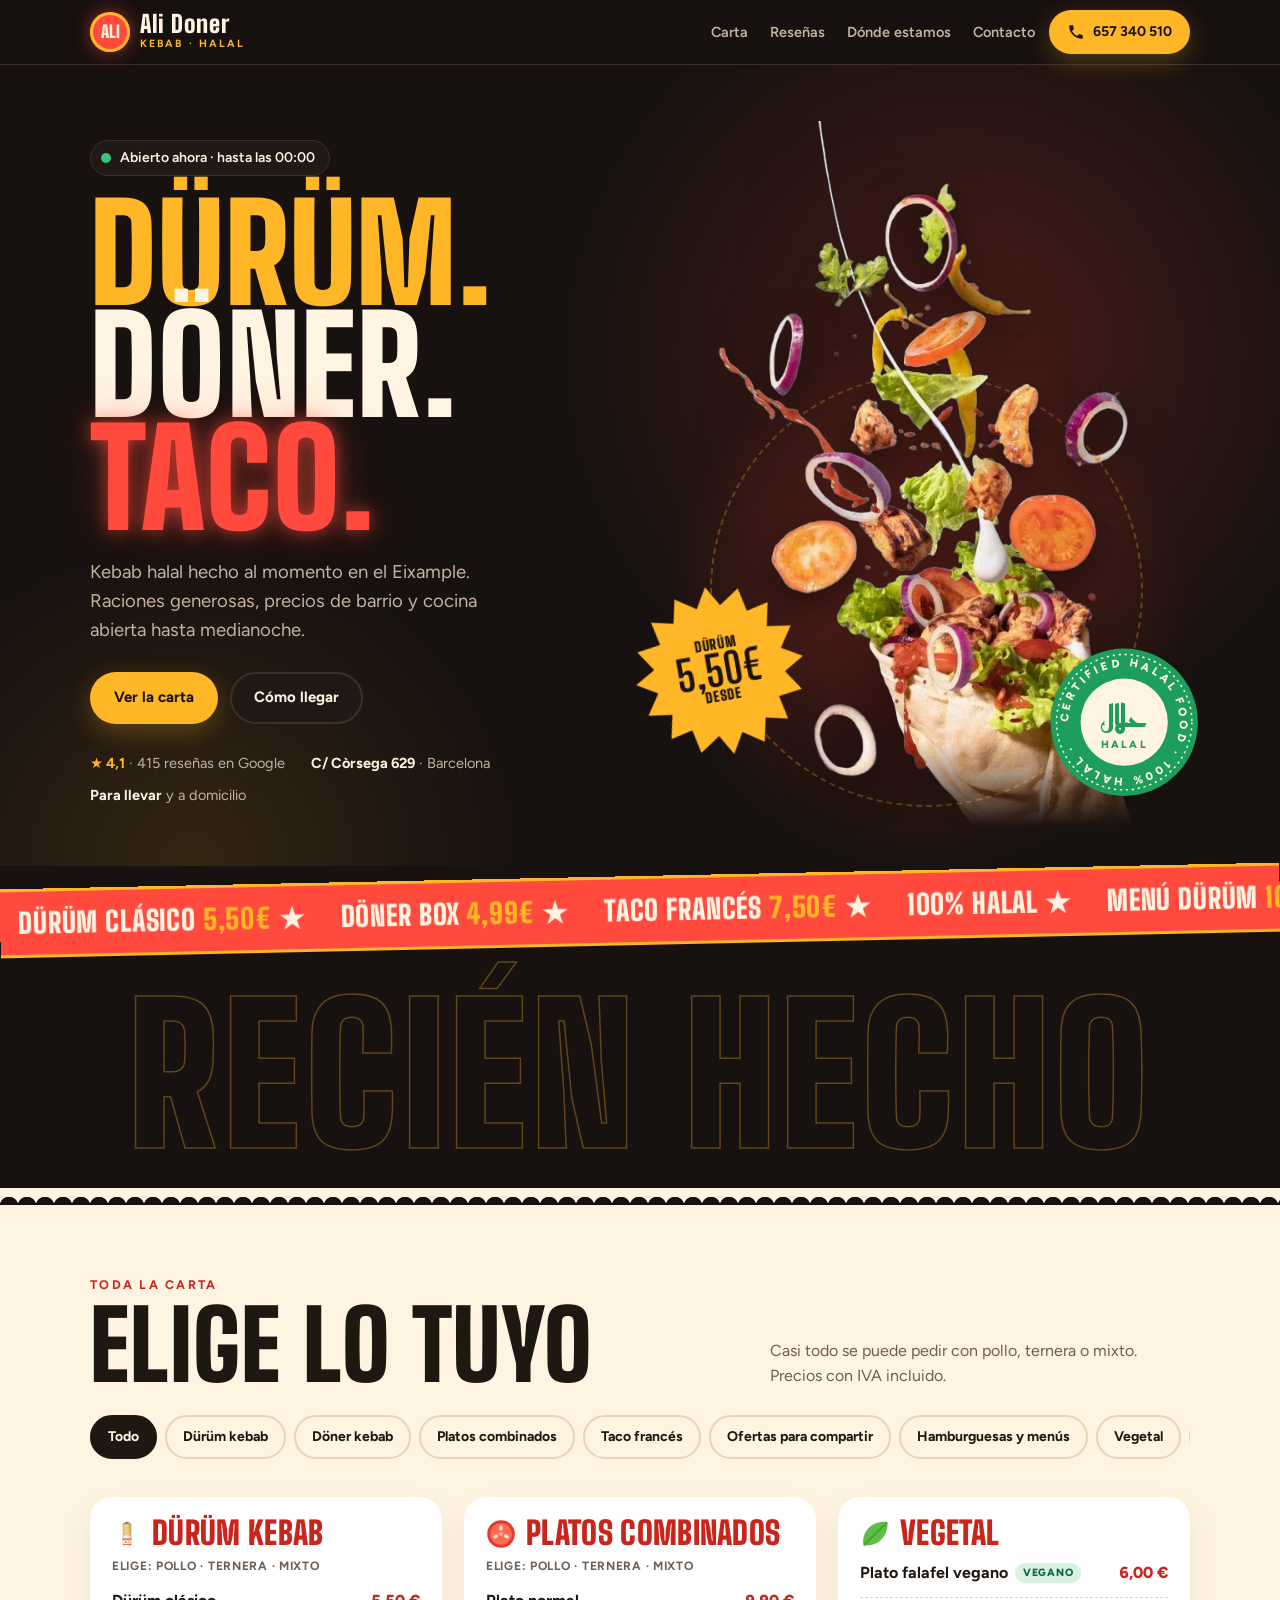
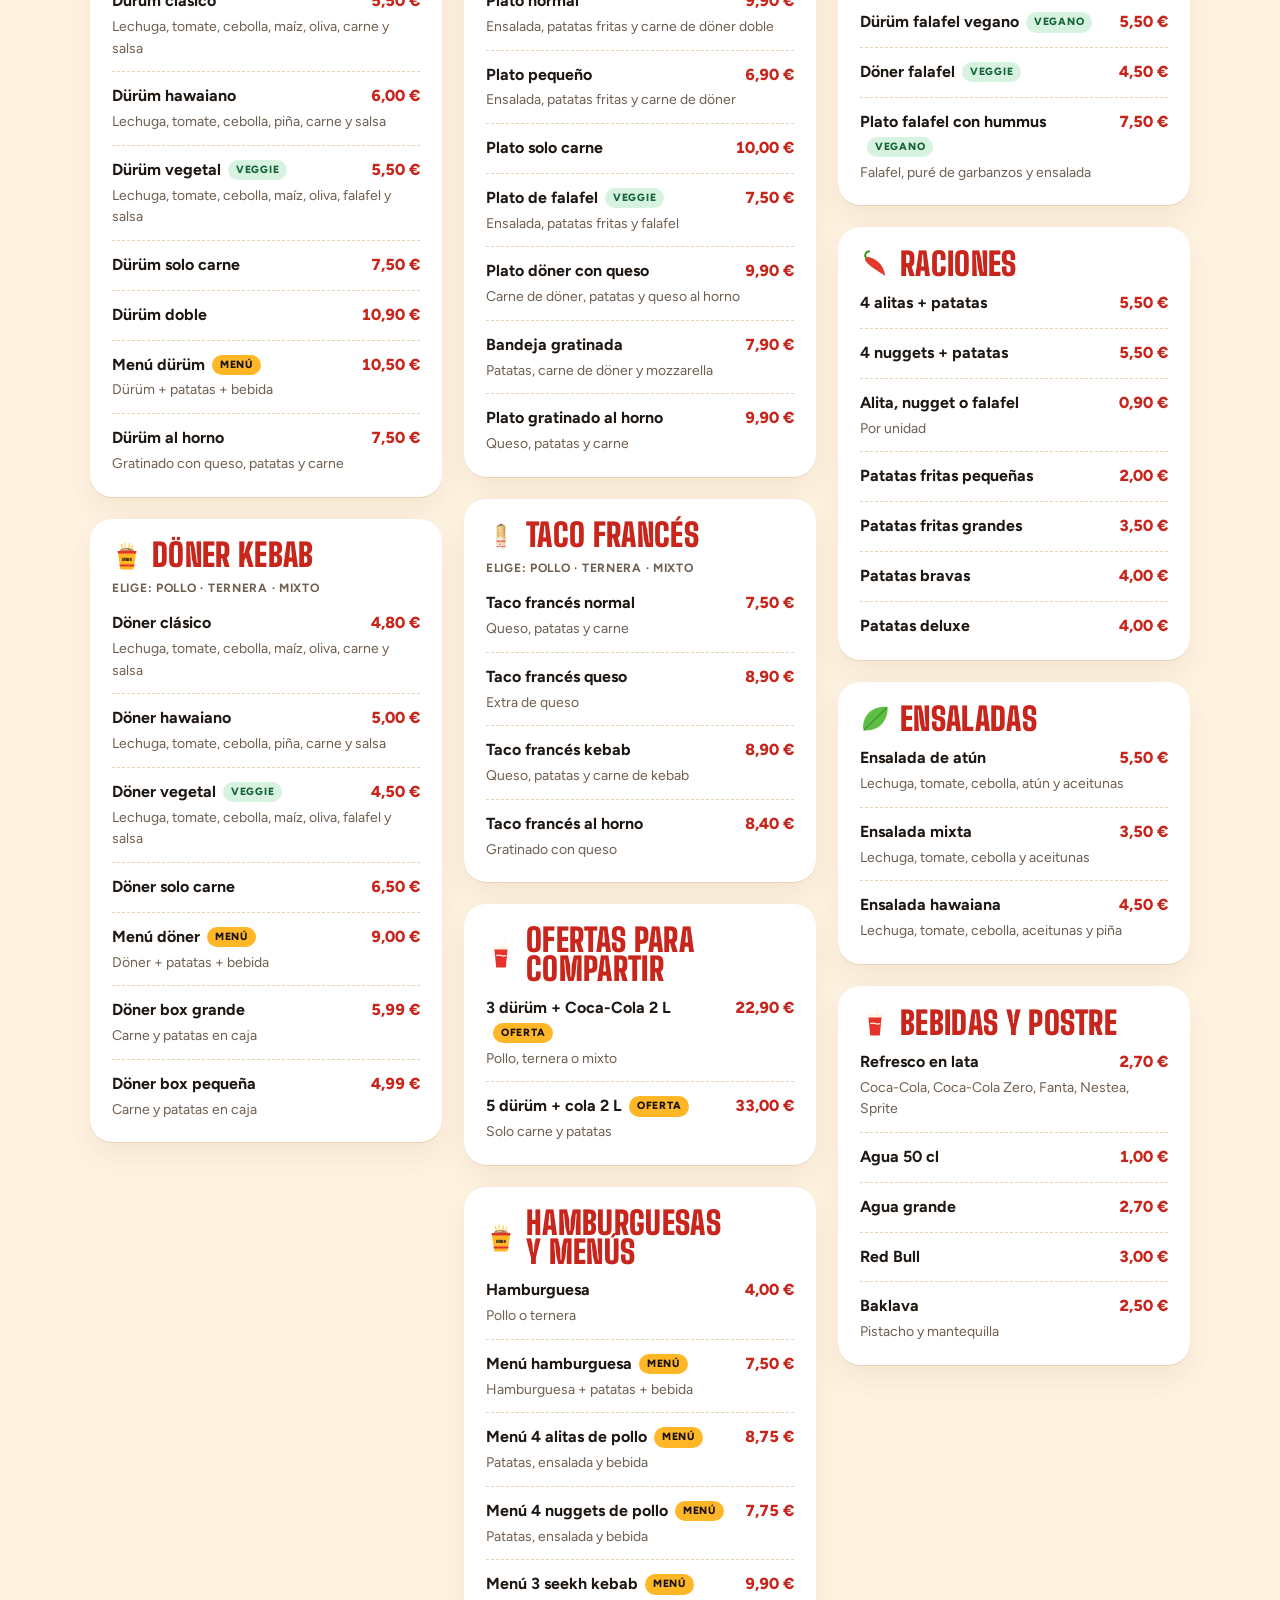
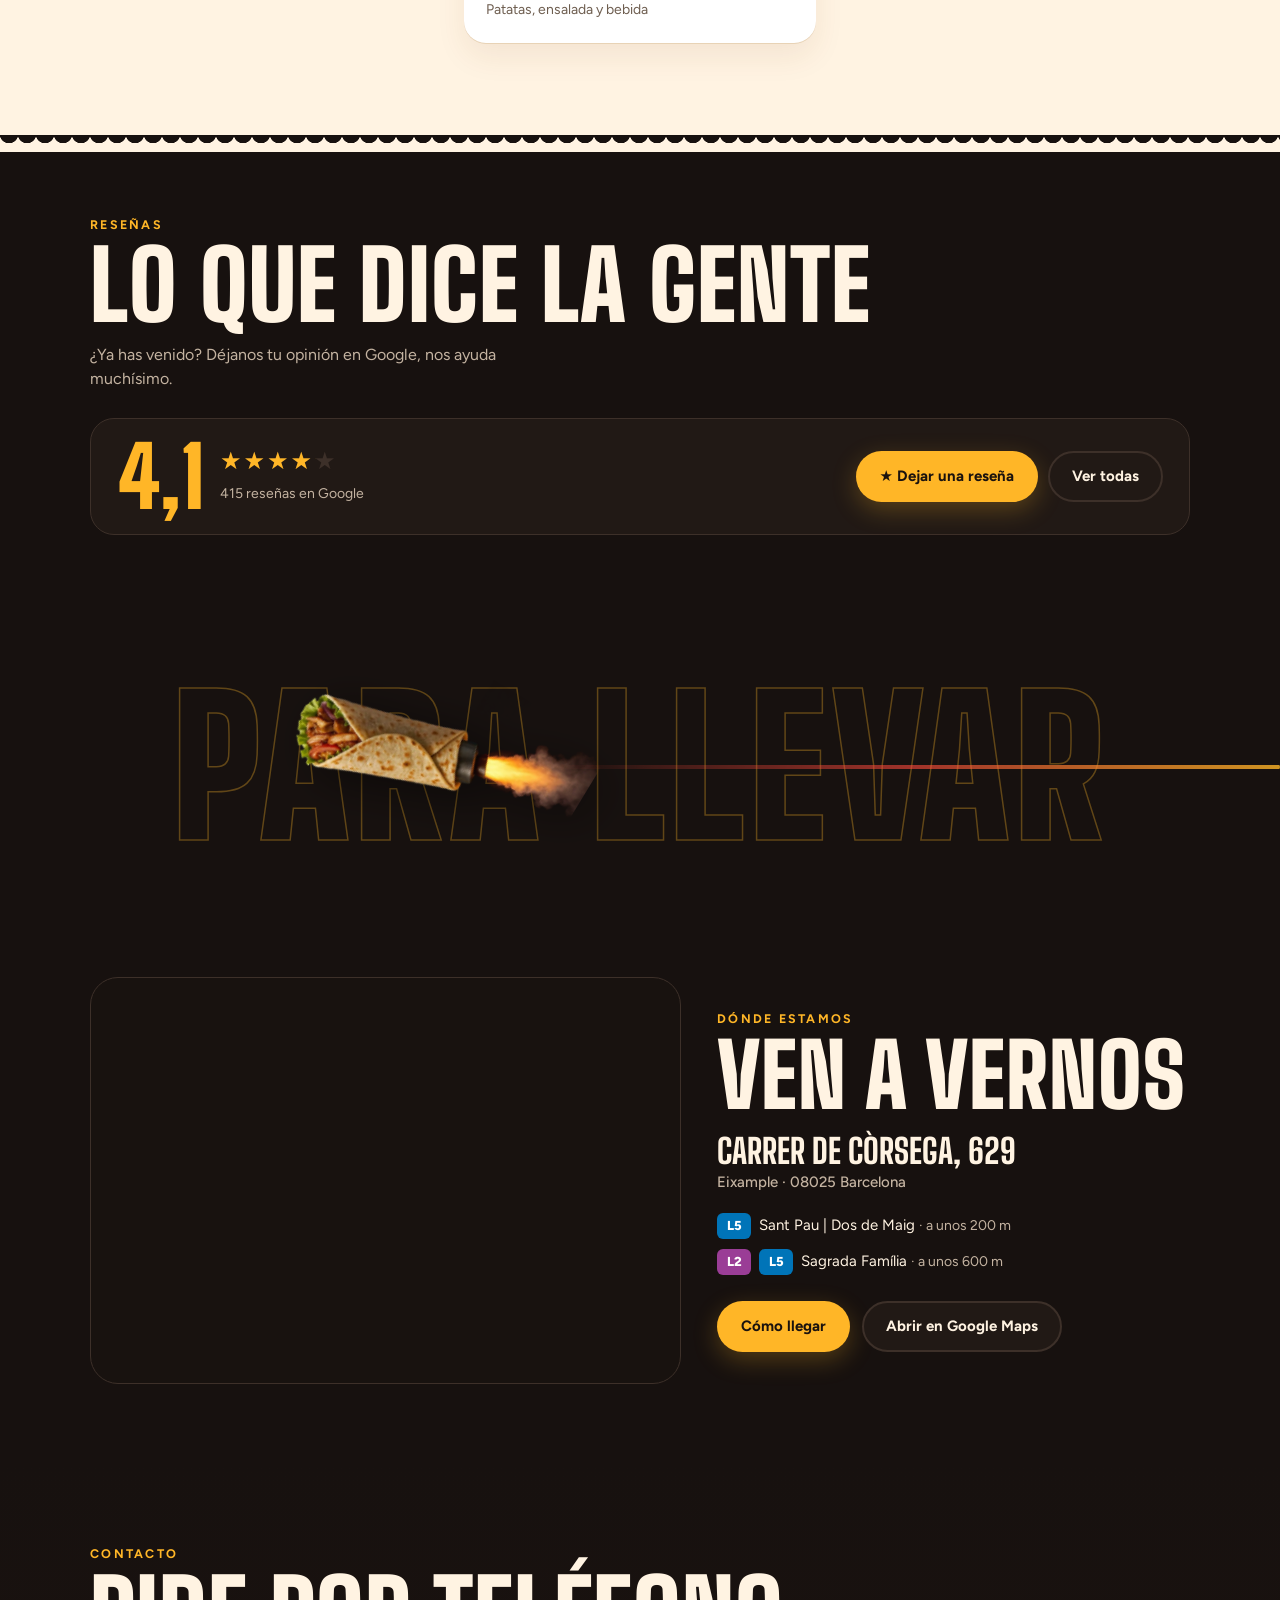
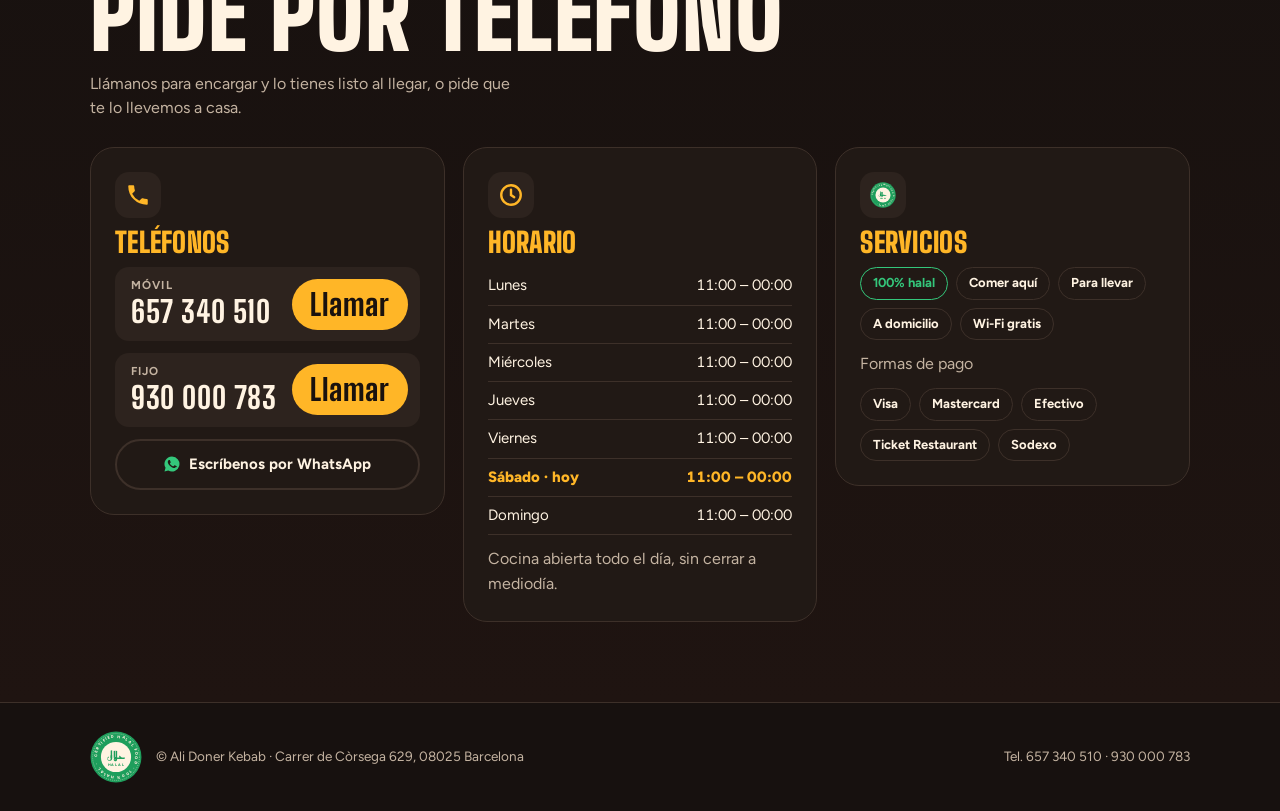
==== index.html @ c69b8d18 "Add files via upload" ====
<!doctype html>
<html lang="es">
<head>
<meta charset="utf-8">
<meta name="viewport" content="width=device-width, initial-scale=1, viewport-fit=cover">
<title>Ali Doner Kebab</title>
<meta name="description" content="Kebab halal en el Eixample de Barcelona. Dürüm, döner, platos combinados y taco francés. Carrer de Còrsega 629. Abierto todos los días.">
<link rel="preconnect" href="https://fonts.googleapis.com">
<link rel="preconnect" href="https://fonts.gstatic.com" crossorigin>
<link href="https://fonts.googleapis.com/css2?family=Big+Shoulders+Display:wght@700;800;900&family=Figtree:wght@400;500;600;700;800&family=Reem+Kufi:wght@700&display=swap" rel="stylesheet">
<meta name="theme-color" content="#17110f">
<link rel="icon" href="icon-192-any.png">
<link rel="apple-touch-icon" href="apple-touch-icon.png">
<link rel="stylesheet" href="css/styles.css">
</head>
<body>
<!-- ===== Dibujos: dürüm, döner box, ingredientes y sello halal ===== -->
<svg width="0" height="0" style="position:absolute" aria-hidden="true">
  <defs>
    <linearGradient id="tort" x1="0" x2="1">
      <stop offset="0" stop-color="#e2ad62"/><stop offset=".35" stop-color="#f8dca3"/><stop offset=".7" stop-color="#f0c57e"/><stop offset="1" stop-color="#c98e45"/>
    </linearGradient>
    <linearGradient id="paperg" x1="0" x2="1">
      <stop offset="0" stop-color="#e9dcc6"/><stop offset=".4" stop-color="#fffaf0"/><stop offset="1" stop-color="#d9c8ad"/>
    </linearGradient>
    <clipPath id="tclip"><path d="M44 104 Q44 86 64 84 L156 84 Q176 86 176 104 L172 400 Q110 428 48 400 Z"/></clipPath>
    <clipPath id="pclip"><path d="M38 262 L58 250 L78 264 L98 250 L118 264 L138 250 L158 264 L182 252 L178 410 Q110 446 42 410 Z"/></clipPath>
  </defs>
  <symbol id="durum" viewBox="0 0 220 460">
    <ellipse cx="110" cy="92" rx="66" ry="20" fill="#4a2414"/>
    <path d="M52 92 C44 70 66 62 70 76 C70 52 96 52 96 70 C100 46 128 50 124 70 C134 50 160 58 150 78 C170 66 178 88 166 96 Z" fill="#5fbf45"/>
    <path d="M60 86 C58 72 72 70 76 80 C80 66 98 68 96 80" fill="none" stroke="#3e9a2e" stroke-width="3" stroke-linecap="round"/>
    <rect x="74" y="58" width="44" height="16" rx="7" fill="#9a5226" transform="rotate(-18 96 66)"/>
    <rect x="104" y="52" width="40" height="15" rx="7" fill="#b8692f" transform="rotate(14 124 60)"/>
    <rect x="88" y="44" width="34" height="13" rx="6" fill="#7e3f1c" transform="rotate(-6 105 50)"/>
    <circle cx="70" cy="70" r="14" fill="#e33a2c"/><circle cx="70" cy="70" r="9" fill="#ff7a61"/><circle cx="70" cy="70" r="3" fill="#ffd1c4"/>
    <circle cx="150" cy="70" r="13" fill="#e33a2c"/><circle cx="150" cy="70" r="8" fill="#ff7a61"/>
    <path d="M118 78 a16 12 0 1 1 26 -8" fill="none" stroke="#a24fbf" stroke-width="5" stroke-linecap="round"/>
    <path d="M60 84 C76 70 86 92 100 78 S128 88 140 74 S160 86 164 80" fill="none" stroke="#fffaf0" stroke-width="6" stroke-linecap="round"/>
    <path d="M44 104 Q44 86 64 84 L156 84 Q176 86 176 104 L172 400 Q110 428 48 400 Z" fill="url(#tort)"/>
    <g clip-path="url(#tclip)" stroke="#9a5a26" stroke-width="7" stroke-linecap="round" opacity=".42">
      <path d="M20 160 L200 110"/><path d="M20 200 L200 150"/><path d="M20 240 L200 190"/>
    </g>
    <path d="M46 150 C90 170 130 200 174 252 L174 236 C134 188 92 160 46 136 Z" fill="#fbe3b2" opacity=".55"/>
    <path d="M46 150 C90 170 130 200 174 252" fill="none" stroke="#c88a45" stroke-width="3"/>
    <path d="M38 262 L58 250 L78 264 L98 250 L118 264 L138 250 L158 264 L182 252 L178 410 Q110 446 42 410 Z" fill="url(#paperg)"/>
    <g clip-path="url(#pclip)">
      <rect x="0" y="300" width="220" height="16" fill="#e5322a"/>
      <rect x="0" y="322" width="220" height="5" fill="#ffb627"/>
      <rect x="0" y="384" width="220" height="10" fill="#e5322a"/>
    </g>
    <text x="110" y="366" text-anchor="middle" font-family="Big Shoulders Display, Impact, sans-serif" font-weight="900" font-size="34" fill="#e5322a" letter-spacing="2">ALI</text>
  </symbol>

  <symbol id="box" viewBox="0 0 200 230">
    <rect x="58" y="22" width="10" height="56" rx="3" fill="#ffcf4d" transform="rotate(-14 63 50)"/>
    <rect x="80" y="10" width="10" height="64" rx="3" fill="#ffd866" transform="rotate(-4 85 42)"/>
    <rect x="110" y="16" width="10" height="60" rx="3" fill="#ffcf4d" transform="rotate(9 115 46)"/>
    <rect x="132" y="26" width="10" height="52" rx="3" fill="#ffd866" transform="rotate(18 137 52)"/>
    <path d="M44 74 C60 50 90 62 100 56 C116 48 142 58 156 74 Z" fill="#9a5226"/>
    <path d="M60 70 C76 60 96 72 110 62 C122 56 138 64 146 72" fill="none" stroke="#fffaf0" stroke-width="5" stroke-linecap="round"/>
    <path d="M28 76 L172 76 L150 218 L50 218 Z" fill="#ffb627"/>
    <path d="M28 76 L172 76 L169 96 L31 96 Z" fill="#e5322a"/>
    <path d="M42 180 L158 180 L155 196 L45 196 Z" fill="#e5322a"/>
    <text x="100" y="152" text-anchor="middle" font-family="Big Shoulders Display, Impact, sans-serif" font-weight="900" font-size="30" fill="#1a120e" letter-spacing="1">DÖNER</text>
  </symbol>

  <symbol id="tomato" viewBox="0 0 100 100"><circle cx="50" cy="50" r="46" fill="#e33a2c"/><circle cx="50" cy="50" r="36" fill="#ff6b52"/><g fill="#ffd9c9"><ellipse cx="50" cy="30" rx="6" ry="9"/><ellipse cx="68" cy="58" rx="6" ry="9" transform="rotate(120 68 58)"/><ellipse cx="32" cy="58" rx="6" ry="9" transform="rotate(-120 32 58)"/></g><circle cx="50" cy="50" r="7" fill="#ffa48f"/></symbol>
  <symbol id="onion" viewBox="0 0 100 100"><circle cx="50" cy="50" r="42" fill="none" stroke="#b55fcf" stroke-width="10"/><circle cx="50" cy="50" r="26" fill="none" stroke="#e1b7ec" stroke-width="7"/></symbol>
  <symbol id="leaf" viewBox="0 0 100 100"><path d="M10 80 C10 30 50 6 92 10 C94 52 66 92 14 88 Z" fill="#5fbf45"/><path d="M14 86 C40 60 60 40 88 14" fill="none" stroke="#3e9a2e" stroke-width="5" stroke-linecap="round"/></symbol>
  <symbol id="chili" viewBox="0 0 100 100"><path d="M24 26 C50 30 80 50 84 90 C60 72 30 60 16 36 Z" fill="#e33a2c"/><path d="M20 30 C14 20 18 10 30 8" fill="none" stroke="#3e9a2e" stroke-width="7" stroke-linecap="round"/></symbol>
  <symbol id="cup" viewBox="0 0 100 100"><path d="M28 30 L72 30 L66 92 L34 92 Z" fill="#e5322a"/><rect x="24" y="22" width="52" height="10" rx="4" fill="#fff3e2"/><path d="M54 22 L62 4" stroke="#fff3e2" stroke-width="5" stroke-linecap="round"/><path d="M36 52 C46 46 56 58 66 52" fill="none" stroke="#fff3e2" stroke-width="4" stroke-linecap="round"/></symbol>

  <symbol id="halal" viewBox="0 0 200 200">
    <path id="sealring" d="M100 100 m-74 0 a74 74 0 1 1 148 0 a74 74 0 1 1 -148 0" fill="none"/>
    <circle cx="100" cy="100" r="98" fill="#1e9e5c"/>
    <circle cx="100" cy="100" r="90" fill="none" stroke="#fff3e2" stroke-width="2" stroke-dasharray="3 5"/>
    <g class="spin">
      <text font-family="Figtree, sans-serif" font-weight="800" font-size="15" letter-spacing="4.4" fill="#fff3e2"><textPath href="#sealring">CERTIFIED HALAL FOOD · 100% HALAL ·</textPath></text>
    </g>
    <circle cx="100" cy="100" r="58" fill="#fff3e2"/>
    <text x="100" y="106" text-anchor="middle" font-family="Reem Kufi, Noto Naskh Arabic, Geeza Pro, serif" font-weight="700" font-size="40" fill="#1e9e5c">حلال</text>
    <text x="100" y="134" text-anchor="middle" font-family="Figtree, sans-serif" font-weight="800" font-size="14" letter-spacing="3" fill="#1e9e5c">HALAL</text>
  </symbol>
</svg>

<header class="top">
  <div class="wrap">
    <a class="logo" href="#inicio"><span class="mk">ALI</span><span><b>Ali Doner</b><small>KEBAB · HALAL</small></span></a>
    <nav class="nav" aria-label="Secciones">
      <a href="#carta">Carta</a><a href="#resenas">Reseñas</a><a href="#donde">Dónde estamos</a><a href="#contacto">Contacto</a>
    </nav>
    <a class="btn btn-s" href="tel:+34657340510"><svg viewBox="0 0 24 24" fill="currentColor" aria-hidden="true"><path d="M6.6 10.8a15.1 15.1 0 0 0 6.6 6.6l2.2-2.2c.3-.3.7-.4 1-.2 1.1.4 2.3.6 3.6.6.6 0 1 .4 1 1V20c0 .6-.4 1-1 1A17 17 0 0 1 3 4c0-.6.4-1 1-1h3.5c.6 0 1 .4 1 1 0 1.3.2 2.5.6 3.6.1.3 0 .7-.2 1z"/></svg><span class="t">657 340 510</span></a>
  </div>
</header>

<main id="inicio">
  <section class="hero">
    <div class="wrap">
      <div class="hero-copy">
        <div class="status" id="status"><i></i><span id="status-txt">Abierto todos los días de 11:00 a 00:00</span></div>
        <h1><span class="l1">Dürüm.</span><span class="l2">Döner.</span><span class="l3">Taco.</span></h1>
        <p class="lead">Kebab halal hecho al momento en el Eixample. Raciones generosas, precios de barrio y cocina abierta hasta medianoche.</p>
        <div class="cta">
          <a class="btn btn-s" href="#carta">Ver la carta</a>
          <a class="btn btn-o" href="#donde">Cómo llegar</a>
        </div>
        <div class="facts">
          <span><b class="st">★ 4,1</b> · 415 reseñas en Google</span>
          <span><b>C/ Còrsega 629</b> · Barcelona</span>
          <span><b>Para llevar</b> y a domicilio</span>
        </div>
      </div>
      <div class="stage" id="stage" aria-hidden="true">
        <div class="glow"></div>
        <div class="ring"></div>
        <img class="photo" id="photo" src="img/base.webp" alt="">
        <img class="pc" src="img/onionTop.webp" alt="" style="left:40.78%;top:8.51%;width:32.09%;--d:3.60s;--dl:-0.0s">
        <img class="pc" src="img/onionL.webp" alt="" style="left:16.13%;top:26.95%;width:8.33%;--d:4.05s;--dl:-0.7s">
        <img class="pc" src="img/chickR.webp" alt="" style="left:60.46%;top:36.88%;width:13.83%;--d:4.50s;--dl:-1.4s">
        <img class="pc" src="img/onionR.webp" alt="" style="left:78.9%;top:38.06%;width:14.54%;--d:4.95s;--dl:-2.1s">
        <img class="pc" src="img/chickL.webp" alt="" style="left:33.16%;top:39.01%;width:11.35%;--d:5.40s;--dl:-2.8s">
        <img class="pc" src="img/tomL.webp" alt="" style="left:16.49%;top:56.38%;width:19.33%;--d:5.85s;--dl:-3.5s">
        <img class="pc" src="img/onionB.webp" alt="" style="left:25.53%;top:82.51%;width:14.18%;--d:6.30s;--dl:-4.2s">
        <img class="pc" src="img/tomR.webp" alt="" style="left:67.2%;top:52.72%;width:19.33%;--d:6.75s;--dl:-4.9s">
        <div class="sticker"><div><small>Dürüm</small><b>5,50€</b><small>desde</small></div></div>
        <svg class="seal" viewBox="0 0 200 200" role="img" aria-label="Comida halal certificada"><use href="#halal"/></svg>
      </div>
      </div>
    </div>
  </section>

  <div class="ticker" aria-hidden="true"><div class="track" id="ticker"></div></div>

  <div class="fly" data-fly aria-hidden="true">
    <div class="word">Recién hecho</div>
    <div class="trail"></div>
    <img class="flyer" src="img/rocket.webp" alt="">
  </div>

  <section class="carta" id="carta">
    <div class="wrap">
      <div class="sec-head">
        <div><div class="eyebrow">Toda la carta</div><h2>Elige lo tuyo</h2></div>
        <p>Casi todo se puede pedir con pollo, ternera o mixto. Precios con IVA incluido.</p>
      </div>
      <div class="chips" id="chips" role="toolbar" aria-label="Filtrar la carta"></div>
      <div class="cats" id="cats"></div>
    </div>
  </section>

  <section class="dark reviews" id="resenas">
    <div class="wrap">
      <div class="sec-head">
        <div><div class="eyebrow">Reseñas</div><h2>Lo que dice la gente</h2></div>
        <p>¿Ya has venido? Déjanos tu opinión en Google, nos ayuda muchísimo.</p>
      </div>
      <div class="rv-sum rise">
        <div class="rv-score">
          <span class="big" id="rv-rating">4,1</span>
          <div><span class="stars" aria-hidden="true"><i id="rv-stars" style="width:82%"></i></span><small><span id="rv-count">415</span> reseñas en Google</small></div>
        </div>
        <div class="rv-cta">
          <a class="btn btn-s" id="rv-write" href="#" target="_blank" rel="noopener">★ Dejar una reseña</a>
          <a class="btn btn-o" id="rv-all" href="#" target="_blank" rel="noopener">Ver todas</a>
        </div>
      </div>
      <div class="rv-grid" id="rv-grid" hidden></div>
      <p class="rv-src" id="rv-src" hidden>Reseñas publicadas en Google Maps.</p>
    </div>
  </section>

  <div class="fly" data-fly data-dir="rtl" aria-hidden="true">
    <div class="word">Para llevar</div>
    <div class="trail"></div>
    <img class="flyer" src="img/rocket.webp" alt="">
  </div>

  <section class="dark where" id="donde">
    <div class="wrap">
      <div class="mapcard rise" id="mapcard">
        <svg id="eixample" viewBox="0 0 640 440" role="img" aria-label="Mapa: Ali Doner Kebab en la calle Còrsega, cerca del metro Sant Pau | Dos de Maig y de la Sagrada Família"></svg>
        <span class="tagmap" id="tagmap">Mapa ilustrativo</span>
      </div>
      <div>
        <div class="eyebrow">Dónde estamos</div>
        <h2>Ven a vernos</h2>
        <div class="addr">Carrer de Còrsega, 629<small>Eixample · 08025 Barcelona</small></div>
        <ul class="transit">
          <li><span class="line-badge m5">L5</span><span>Sant Pau | Dos de Maig <small>· a unos 200 m</small></span></li>
          <li><span class="line-badge m2">L2</span><span class="line-badge m5">L5</span><span>Sagrada Família <small>· a unos 600 m</small></span></li>
        </ul>
        <div class="cta">
          <a class="btn btn-s" href="https://www.google.com/maps/dir/?api=1&amp;destination=Ali+Doner+Kebab&amp;destination_place_id=ChIJ700T7dqipBIRBsOpaom4KTE" target="_blank" rel="noopener">Cómo llegar</a>
          <a class="btn btn-o" href="https://maps.app.goo.gl/28sTwnWAgWaow5Tv8" target="_blank" rel="noopener">Abrir en Google Maps</a>
        </div>
      </div>
    </div>
  </section>

  <section class="dark contact" id="contacto">
    <div class="wrap">
      <div class="sec-head">
        <div><div class="eyebrow">Contacto</div><h2>Pide por teléfono</h2></div>
        <p>Llámanos para encargar y lo tienes listo al llegar, o pide que te lo llevemos a casa.</p>
      </div>
      <div class="cgrid">
        <div class="ccard rise">
          <div class="ico"><svg viewBox="0 0 24 24" fill="#ffb627" aria-hidden="true"><path d="M6.6 10.8a15.1 15.1 0 0 0 6.6 6.6l2.2-2.2c.3-.3.7-.4 1-.2 1.1.4 2.3.6 3.6.6.6 0 1 .4 1 1V20c0 .6-.4 1-1 1A17 17 0 0 1 3 4c0-.6.4-1 1-1h3.5c.6 0 1 .4 1 1 0 1.3.2 2.5.6 3.6.1.3 0 .7-.2 1z"/></svg></div>
          <h3>Teléfonos</h3>
          <div class="phone"><div><small>MÓVIL</small><a href="tel:+34657340510">657 340 510</a></div><a class="call" href="tel:+34657340510">Llamar</a></div>
          <div class="phone"><div><small>FIJO</small><a href="tel:+34930000783">930 000 783</a></div><a class="call" href="tel:+34930000783">Llamar</a></div>
          <a class="btn btn-o" href="https://wa.me/34657340510" target="_blank" rel="noopener"><svg viewBox="0 0 24 24" fill="#34c77b" aria-hidden="true"><path d="M12 2a10 10 0 0 0-8.6 15.1L2 22l5-1.3A10 10 0 1 0 12 2zm5.3 14.1c-.2.6-1.3 1.2-1.8 1.2-.5.1-1 .1-3.3-.8-2.8-1.1-4.6-4-4.7-4.2-.1-.2-1.1-1.5-1.1-2.9s.7-2 1-2.3c.2-.3.6-.3.8-.3h.6c.2 0 .4 0 .6.5l.8 2c.1.2.1.4 0 .6l-.4.6-.4.4c-.1.2-.3.3-.1.6.2.3.8 1.3 1.7 2.1 1.2 1 2.1 1.3 2.4 1.5.3.1.5.1.7-.1l.9-1.1c.2-.3.4-.2.7-.1l2 1c.3.1.5.2.5.3.1.2.1.7-.1 1.3z"/></svg>Escríbenos por WhatsApp</a>
        </div>
        <div class="ccard rise">
          <div class="ico"><svg viewBox="0 0 24 24" fill="none" stroke="#ffb627" stroke-width="2.2" stroke-linecap="round" aria-hidden="true"><circle cx="12" cy="12" r="9"/><path d="M12 7v5l3 2"/></svg></div>
          <h3>Horario</h3>
          <table class="hours" id="hours"></table>
          <p>Cocina abierta todo el día, sin cerrar a mediodía.</p>
        </div>
        <div class="ccard rise">
          <div class="ico"><svg viewBox="0 0 200 200" aria-hidden="true"><use href="#halal"/></svg></div>
          <h3>Servicios</h3>
          <div class="chipset"><span class="g">100% halal</span><span>Comer aquí</span><span>Para llevar</span><span>A domicilio</span><span>Wi-Fi gratis</span></div>
          <p>Formas de pago</p>
          <div class="chipset"><span>Visa</span><span>Mastercard</span><span>Efectivo</span><span>Ticket Restaurant</span><span>Sodexo</span></div>
        </div>
      </div>
    </div>
  </section>
</main>

<footer>
  <div class="wrap">
    <div class="fl"><svg class="fseal" viewBox="0 0 200 200" aria-hidden="true"><use href="#halal"/></svg><span>© Ali Doner Kebab · Carrer de Còrsega 629, 08025 Barcelona</span></div>
    <span>Tel. 657 340 510 · 930 000 783</span>
  </div>
</footer>

<script src="js/config.js"></script>
<script src="js/carta.js"></script>
<script src="js/main.js"></script>
</body>
</html>
---- css/styles.css ----
/* Estilos de la web · Ali Doner Kebab */

/* Layout: "night market" kebab shop — dark grill-black stage with neon signage type and a hand-drawn dürüm that flies across as you scroll; the carta is a warm paper menu laid on top; map + contact close the page. Single deliberate dark look with one paper section. */
:root{
  --night:#17110f;      /* fondo carbón */
  --night-2:#211915;    /* superficie */
  --night-3:#2d231e;    /* superficie elevada */
  --line:#3d3029;
  --cream:#fff3e2;      /* texto */
  --muted:#c4b3a1;
  --red:#ff4a3d;        /* rojo tomate neón */
  --red-deep:#d22b20;
  --saffron:#ffb627;    /* amarillo azafrán */
  --green:#34c77b;      /* verde halal */
  --on-saffron:#1a120e;
  --paper:#fff3e2;      /* la carta en papel */
  --paper-ink:#1e1712;
  --paper-muted:#6e5e50;
  --paper-line:#e8d3b6;
  --paper-red:#c8261c;
  --card:#ffffff;
  --veg-bg:#d8f2e2;
  --veg-ink:#14653a;
  --f-display:'Big Shoulders Display','Arial Narrow',Impact,sans-serif;
  --f-body:'Figtree','Segoe UI',system-ui,sans-serif;
  color-scheme:dark;
}
*{box-sizing:border-box}
body{margin:0}
[hidden]{display:none!important}
html{scroll-behavior:smooth}
body{background:var(--night);color:var(--cream);font-family:var(--f-body);font-size:16px;line-height:1.55;-webkit-font-smoothing:antialiased;overflow-x:hidden}
a{color:inherit}
img,svg{max-width:100%}
.wrap{max-width:1140px;margin:0 auto;padding-inline:20px}
h1,h2,h3{font-family:var(--f-display);font-weight:900;text-transform:uppercase;line-height:.9;margin:0;text-wrap:balance;letter-spacing:.01em}
:focus-visible{outline:3px solid var(--saffron);outline-offset:3px;border-radius:6px}
.eyebrow{font-size:12.5px;font-weight:700;letter-spacing:.18em;text-transform:uppercase;color:var(--saffron);margin-bottom:8px}

/* ---------- Header ---------- */
.top{position:sticky;top:env(safe-area-inset-top,0px);z-index:50;background:rgba(23,17,15,.85);backdrop-filter:blur(12px);-webkit-backdrop-filter:blur(12px);border-bottom:1px solid var(--line)}
.top .wrap{display:flex;align-items:center;gap:14px;padding-block:10px}
.logo{display:flex;align-items:center;gap:10px;text-decoration:none;margin-right:auto}
.logo .mk{width:40px;height:40px;border-radius:50%;background:var(--red);display:grid;place-items:center;font-family:var(--f-display);font-weight:900;font-size:17px;color:var(--cream);box-shadow:0 0 0 3px var(--saffron) inset,0 0 18px rgba(255,74,61,.55)}
.logo b{display:block;font-family:var(--f-display);font-weight:900;font-size:24px;letter-spacing:.03em;line-height:1}
.logo small{display:block;font-size:10.5px;font-weight:700;letter-spacing:.2em;color:var(--saffron)}
.nav{display:flex;gap:22px;font-weight:600;font-size:14.5px}
.nav a{text-decoration:none;color:var(--muted);transition:color .2s}
.nav a:hover{color:var(--cream)}
.btn{display:inline-flex;align-items:center;justify-content:center;gap:8px;font:inherit;font-weight:700;font-size:15px;text-decoration:none;border-radius:999px;padding:12px 22px;border:2px solid transparent;white-space:nowrap;cursor:pointer;transition:transform .2s,box-shadow .2s,border-color .2s}
.btn:hover{transform:translateY(-2px)}
.btn-s{background:var(--saffron);color:var(--on-saffron);box-shadow:0 8px 24px rgba(255,182,39,.25)}
.btn-o{border-color:var(--line);color:var(--cream);background:var(--night-2)}
.btn-o:hover{border-color:var(--saffron)}
.top .btn{padding:9px 16px;font-size:14px}
.btn svg{width:18px;height:18px;flex:none}

/* ---------- Hero ---------- */
.hero{position:relative;padding-block:56px 40px;overflow:hidden}
.hero::before{content:"";position:absolute;right:-10%;top:-20%;width:70vw;height:70vw;max-width:900px;max-height:900px;background:radial-gradient(circle,rgba(255,74,61,.22),transparent 62%);pointer-events:none}
.hero::after{content:"";position:absolute;left:-15vw;bottom:-30vw;width:60vw;height:60vw;background:radial-gradient(circle,rgba(255,182,39,.12),transparent 60%);pointer-events:none}
.hero .wrap{position:relative;z-index:1;display:grid;grid-template-columns:1.05fr 1fr;gap:20px;align-items:center}
.hero-copy{min-width:0}
.status{display:inline-flex;align-items:center;gap:9px;font-size:14px;font-weight:600;background:var(--night-2);border:1px solid var(--line);border-radius:999px;padding:6px 14px 6px 10px;margin-bottom:22px}
.status i{width:10px;height:10px;border-radius:50%;background:var(--green)}
.status.closed i{background:var(--red)}
.hero h1{font-size:clamp(64px,10.5vw,138px);line-height:.84}
.hero h1 span{display:block}
.hero h1 .l1{color:var(--saffron)}
.hero h1 .l3{color:var(--red);text-shadow:0 0 18px rgba(255,74,61,.65),0 0 42px rgba(255,74,61,.35)}
.lead{font-size:18.5px;color:var(--muted);max-width:36ch;margin:22px 0 28px}
.cta{display:flex;flex-wrap:wrap;gap:12px}
.facts{display:flex;flex-wrap:wrap;gap:10px 26px;margin-top:28px;font-size:14.5px;color:var(--muted)}
.facts b{color:var(--cream)}
.facts .st{color:var(--saffron)}

.stage{position:relative;width:100%;max-width:470px;aspect-ratio:564/846;justify-self:center}
.stage .glow{position:absolute;left:-8%;right:-8%;top:30%;aspect-ratio:1;border-radius:50%;background:radial-gradient(circle,rgba(255,74,61,.35) 0%,rgba(255,74,61,.12) 40%,transparent 68%)}
.stage .ring{position:absolute;left:4%;right:4%;top:36%;aspect-ratio:1;border-radius:50%;border:2px dashed rgba(255,182,39,.28)}
.photo{position:absolute;inset:0;width:100%;height:100%;pointer-events:none;-webkit-mask-image:linear-gradient(#000 88%,transparent);mask-image:linear-gradient(#000 88%,transparent);filter:drop-shadow(0 30px 40px rgba(0,0,0,.55));will-change:transform}
.pc{position:absolute;height:auto;max-width:none;pointer-events:none;will-change:transform;filter:drop-shadow(0 14px 18px rgba(0,0,0,.5))}
.seal{position:absolute;right:-8%;bottom:4%;width:32%;height:auto;aspect-ratio:1}
.seal .spin{transform-origin:100px 100px}
.sticker{position:absolute;left:-12%;top:66%;width:36%;aspect-ratio:1;display:grid;place-items:center;text-align:center;background:var(--saffron);color:var(--on-saffron);transform:rotate(-10deg);
  clip-path:polygon(50% 0%,57% 12%,69% 4%,72% 18%,85% 15%,82% 29%,96% 31%,88% 43%,100% 50%,88% 57%,96% 69%,82% 71%,85% 85%,72% 82%,69% 96%,57% 88%,50% 100%,43% 88%,31% 96%,28% 82%,15% 85%,18% 71%,4% 69%,12% 57%,0% 50%,12% 43%,4% 31%,18% 29%,15% 15%,28% 18%,31% 4%,43% 12%)}
.sticker div{font-family:var(--f-display);font-weight:900;text-transform:uppercase;line-height:.92}
.sticker small{display:block;font-size:clamp(10px,1.3vw,14px);letter-spacing:.05em}
.sticker b{display:block;font-size:clamp(24px,3.6vw,42px)}

/* ---------- Ticker ---------- */
.ticker{background:var(--red);color:var(--cream);overflow:hidden;border-block:3px solid var(--saffron);transform:rotate(-1.2deg);margin-top:10px;position:relative;z-index:2}
.ticker .track{display:flex;width:max-content;animation:tick 30s linear infinite}
.ticker span{font-family:var(--f-display);font-weight:900;font-size:28px;text-transform:uppercase;letter-spacing:.03em;padding:10px 18px;white-space:nowrap}
.ticker em{font-style:normal;color:var(--saffron)}
@keyframes tick{to{transform:translateX(-50%)}}

/* ---------- Banda con dürüm volador ---------- */
.fly{position:relative;height:260px;overflow:hidden}
.fly .word{position:absolute;inset:0;display:flex;align-items:center;justify-content:center;font-family:var(--f-display);font-weight:900;font-size:clamp(70px,15vw,190px);text-transform:uppercase;color:transparent;-webkit-text-stroke:1.5px rgba(255,182,39,.32);white-space:nowrap;letter-spacing:.02em}
.fly .flyer{position:absolute;top:50%;left:0;width:170px;height:auto;aspect-ratio:360/604;margin-top:-143px;max-width:none;will-change:transform;filter:drop-shadow(0 20px 26px rgba(0,0,0,.55));transform:translateX(-300px) rotate(65deg)}
.fly .trail{position:absolute;top:50%;left:0;height:4px;width:100%;margin-top:-2px;background:linear-gradient(90deg,transparent,rgba(255,74,61,.6),rgba(255,182,39,.8));transform-origin:left;transform:scaleX(.3);will-change:transform;border-radius:4px}

/* ---------- Carta (papel) ---------- */
.carta{background:var(--paper);color:var(--paper-ink);padding-block:70px;position:relative}
.carta::before,.carta::after{content:"";position:absolute;left:0;right:0;height:18px;background:radial-gradient(circle at 9px 0,transparent 9px,var(--paper) 9.5px) repeat-x;background-size:18px 18px}
.carta::before{top:-17px;transform:scaleY(-1)}
.carta::after{bottom:-17px}
.sec-head{display:flex;flex-wrap:wrap;align-items:end;justify-content:space-between;gap:14px 30px;margin-bottom:26px}
.sec-head h2{font-size:clamp(52px,8vw,96px)}
.sec-head p{margin:0;max-width:42ch;color:var(--muted)}
.carta .eyebrow{color:var(--paper-red)}
.carta .sec-head p{color:var(--paper-muted)}
.chips{display:flex;gap:8px;overflow-x:auto;padding-bottom:8px;margin-bottom:30px;scrollbar-width:thin}
.chip{flex:none;font:inherit;font-weight:700;font-size:14px;padding:9px 16px;border-radius:999px;border:2px solid var(--paper-line);background:transparent;color:var(--paper-ink);cursor:pointer;transition:background .2s,border-color .2s}
.chip:hover{border-color:var(--paper-ink)}
.chip[aria-pressed="true"]{background:var(--paper-ink);color:var(--paper);border-color:var(--paper-ink)}
.cats{columns:3 320px;column-gap:22px}
.cat{break-inside:avoid;display:inline-block;width:100%;background:var(--card);border-radius:22px;padding:22px 22px 10px;margin-bottom:22px;box-shadow:0 1px 0 var(--paper-line),0 14px 30px rgba(110,70,30,.08)}
.cat h3{font-size:32px;color:var(--paper-red);display:flex;align-items:center;gap:10px}
.cat h3 .ico{width:30px;height:30px;flex:none}
.cat .note{font-size:12px;font-weight:700;letter-spacing:.06em;text-transform:uppercase;color:var(--paper-muted);margin:8px 0 2px}
.item{display:grid;grid-template-columns:minmax(0,1fr) auto;gap:2px 14px;padding-block:12px;border-bottom:1.5px dashed var(--paper-line)}
.item:last-child{border-bottom:0}
.item .n{font-weight:700;min-width:0}
.item .pr{font-weight:800;font-variant-numeric:tabular-nums;color:var(--paper-red)}
.item .d{grid-column:1/-1;font-size:14px;color:var(--paper-muted)}
.tag{display:inline-block;font-size:10.5px;font-weight:800;letter-spacing:.07em;text-transform:uppercase;padding:2px 8px;border-radius:999px;background:var(--saffron);color:var(--on-saffron);margin-left:7px;vertical-align:2px}
.tag.v{background:var(--veg-bg);color:var(--veg-ink)}

/* ---------- Reseñas ---------- */
section.dark{padding-block:80px}
.rv-sum{display:flex;flex-wrap:wrap;align-items:center;gap:20px 30px;margin-bottom:22px;background:var(--night-2);border:1px solid var(--line);border-radius:24px;padding:22px 26px}
.rv-score{display:flex;align-items:center;gap:16px}
.rv-score .big{font-family:var(--f-display);font-weight:900;font-size:84px;line-height:.85;color:var(--saffron)}
.stars{position:relative;display:inline-block;font-size:24px;letter-spacing:2px;line-height:1;color:var(--line)}
.stars::before{content:"★★★★★"}
.stars i{position:absolute;inset:0 auto 0 0;overflow:hidden;white-space:nowrap;color:var(--saffron);font-style:normal}
.stars i::before{content:"★★★★★"}
.rv-score small{display:block;color:var(--muted);font-size:14px;margin-top:6px}
.rv-cta{display:flex;flex-wrap:wrap;gap:10px;margin-left:auto}
.rv-grid{display:grid;grid-template-columns:repeat(auto-fill,minmax(min(100%,270px),1fr));gap:16px}
.rv{background:var(--night-2);border:1px solid var(--line);border-radius:20px;padding:20px;display:flex;flex-direction:column;gap:10px;min-width:0}
.rv-head{display:flex;align-items:center;gap:10px}
.rv-head img,.rv-head .ph{width:40px;height:40px;border-radius:50%;flex:none;background:var(--saffron);color:var(--on-saffron);display:grid;place-items:center;font-weight:800}
.rv-head a{font-weight:700;text-decoration:none}
.rv-head small{display:block;color:var(--muted);font-size:12.5px}
.rv .stars{font-size:15px;letter-spacing:1px;align-self:flex-start}
.rv p{margin:0;font-size:15px;display:-webkit-box;-webkit-line-clamp:6;-webkit-box-orient:vertical;overflow:hidden}
.rv-src{margin-top:14px;font-size:12.5px;color:var(--muted)}

/* ---------- Dónde estamos ---------- */
.where .wrap{display:grid;grid-template-columns:1.25fr 1fr;gap:36px;align-items:center}
.mapcard{position:relative;border-radius:28px;overflow:hidden;border:1px solid var(--line);background:#18120f;aspect-ratio:16/11;max-width:100%;min-width:0}
.mapcard svg{display:block;width:100%;height:100%}
.mapcard iframe{position:absolute;inset:0;width:100%;height:100%;border:0}
.mapcard .tagmap{position:absolute;left:14px;bottom:12px;font-size:11.5px;color:var(--muted);background:rgba(23,17,15,.8);padding:3px 9px;border-radius:999px}
.where h2{font-size:clamp(52px,7vw,88px);margin-bottom:18px}
.addr{font-family:var(--f-display);font-weight:800;font-size:34px;line-height:1.05;text-transform:uppercase}
.addr small{display:block;font-family:var(--f-body);font-size:15px;font-weight:500;text-transform:none;color:var(--muted);margin-top:6px}
.transit{list-style:none;padding:0;margin:22px 0 26px;display:grid;gap:10px}
.transit li{display:flex;align-items:center;gap:8px;font-size:15px;flex-wrap:wrap}
.line-badge{display:inline-grid;place-items:center;min-width:34px;height:26px;padding:0 6px;border-radius:6px;font-weight:800;font-size:13px;color:#ffffff}
.line-badge.m5{background:#0074b8}.line-badge.m2{background:#9a3d96}
.transit small{color:var(--muted);font-size:14px}

/* ---------- Contacto ---------- */
.contact{background:linear-gradient(180deg,var(--night) 0%,#1f1411 100%)}
.cgrid{display:grid;grid-template-columns:repeat(3,minmax(0,1fr));gap:18px;align-items:start}
.ccard{background:var(--night-2);border:1px solid var(--line);border-radius:24px;padding:24px;min-width:0;display:flex;flex-direction:column;gap:12px}
.ccard h3{font-size:28px;color:var(--saffron)}
.ccard .ico{width:46px;height:46px;border-radius:14px;display:grid;place-items:center;background:var(--night-3)}
.ccard .ico svg{width:26px;height:26px}
.phone{display:flex;align-items:center;justify-content:space-between;gap:10px;background:var(--night-3);border-radius:14px;padding:10px 12px 10px 16px}
.phone a{font-family:var(--f-display);font-weight:800;font-size:30px;text-decoration:none;font-variant-numeric:tabular-nums;letter-spacing:.02em;line-height:1.1}
.phone small{display:block;font-size:11.5px;color:var(--muted);font-weight:700;letter-spacing:.1em}
.call{flex:none;font-size:14px;font-weight:800;text-decoration:none;background:var(--saffron);color:var(--on-saffron);border-radius:999px;padding:9px 18px;transition:transform .2s}
.call:hover{transform:translateY(-2px)}
.hours{width:100%;border-collapse:collapse;font-size:15px;font-variant-numeric:tabular-nums}
.hours td{padding:7px 0;border-bottom:1px solid var(--line)}
.hours td+td{text-align:right}
.hours tr.today td{color:var(--saffron);font-weight:800}
.chipset{display:flex;flex-wrap:wrap;gap:8px}
.chipset span{font-size:13px;font-weight:700;border:1.5px solid var(--line);border-radius:999px;padding:5px 12px}
.chipset span.g{border-color:var(--green);color:var(--green)}
.ccard p{margin:0;color:var(--muted)}

footer{border-top:1px solid var(--line);padding-block:28px;font-size:13.5px;color:var(--muted)}
footer .wrap{display:flex;flex-wrap:wrap;align-items:center;justify-content:space-between;gap:16px}
footer .fseal{width:52px;height:52px;flex:none}
footer .fl{display:flex;align-items:center;gap:14px}

/* ---------- Entrada al hacer scroll (solo movimiento, siempre visible) ---------- */
.rise{transition:transform .8s cubic-bezier(.2,.9,.25,1)}
.rise.off{transform:translateY(44px) rotate(.8deg)}

@media (prefers-reduced-motion: no-preference){
  .status i{animation:ping 2s infinite}
  @keyframes ping{0%{box-shadow:0 0 0 0 rgba(52,199,123,.6)}70%,100%{box-shadow:0 0 0 9px rgba(52,199,123,0)}}
  .seal .spin{animation:spin 22s linear infinite}
  @keyframes spin{to{transform:rotate(360deg)}}
  .stage .ring{animation:spin 60s linear infinite}
  .pc{animation:bob var(--d,4s) ease-in-out infinite;animation-delay:var(--dl,0s)}
  @keyframes bob{50%{translate:0 -10px}}
  .photo{animation:bob 6s ease-in-out infinite}
  .pin-pulse{animation:pulse 2s ease-out infinite;transform-origin:center;transform-box:fill-box}
  @keyframes pulse{from{transform:scale(.4);opacity:.9}to{transform:scale(2.6);opacity:0}}
  .hero h1 .l3{animation:flicker 6s infinite}
  @keyframes flicker{0%,90%,94%,100%{opacity:1}92%{opacity:.5}}
}
@media (prefers-reduced-motion: reduce){
  html{scroll-behavior:auto}
  .ticker .track{animation:none}
  .rise.off{transform:none}
}

@media (max-width:900px){
  .nav{display:none}
  .hero{padding-block:36px 30px}
  .hero .wrap{grid-template-columns:1fr}
  .stage{max-width:330px;margin-top:10px}
  .where .wrap{grid-template-columns:1fr}
  .cgrid{grid-template-columns:1fr}
  .rv-cta{margin-left:0}
  .fly{height:200px}
  .fly .flyer{width:120px;margin-top:-101px}
}
@media (max-width:440px){
  .top .btn .t{display:none}
  .logo small{display:none}
      .phone a{font-size:26px}
}
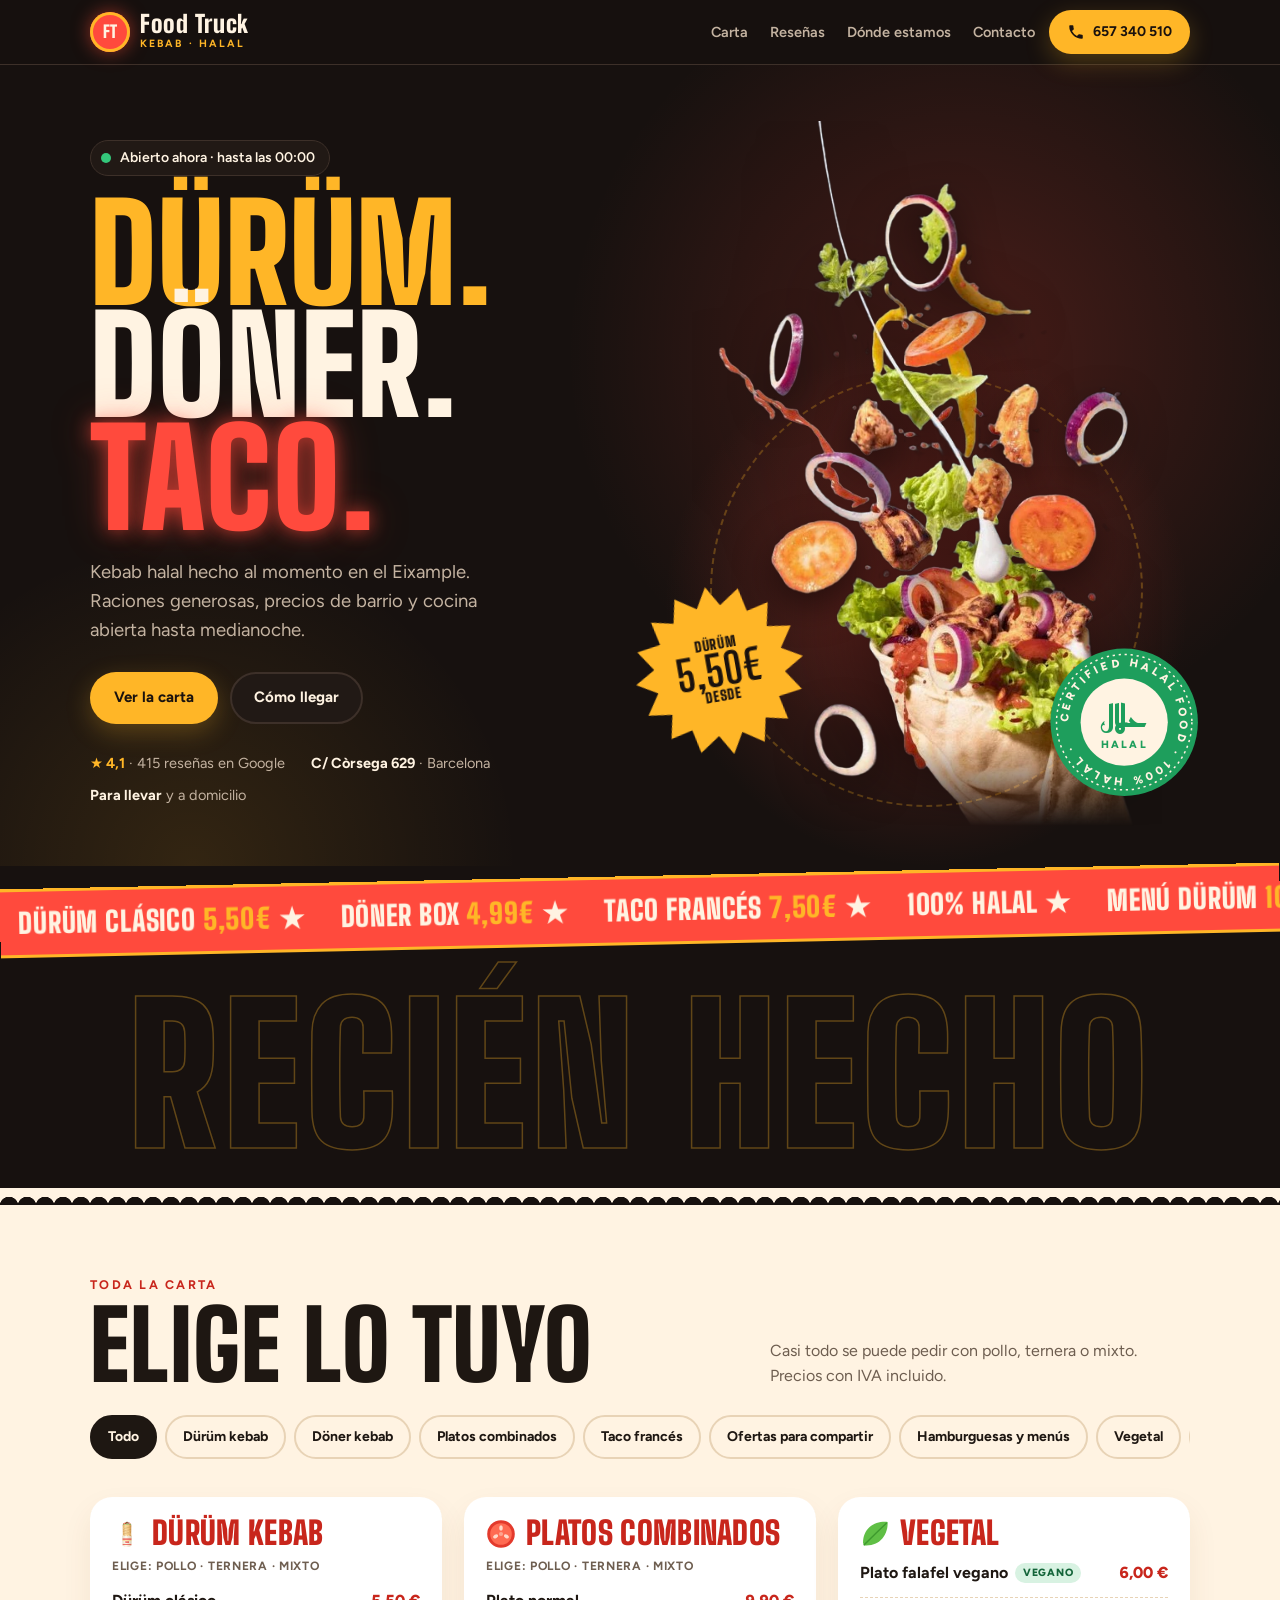
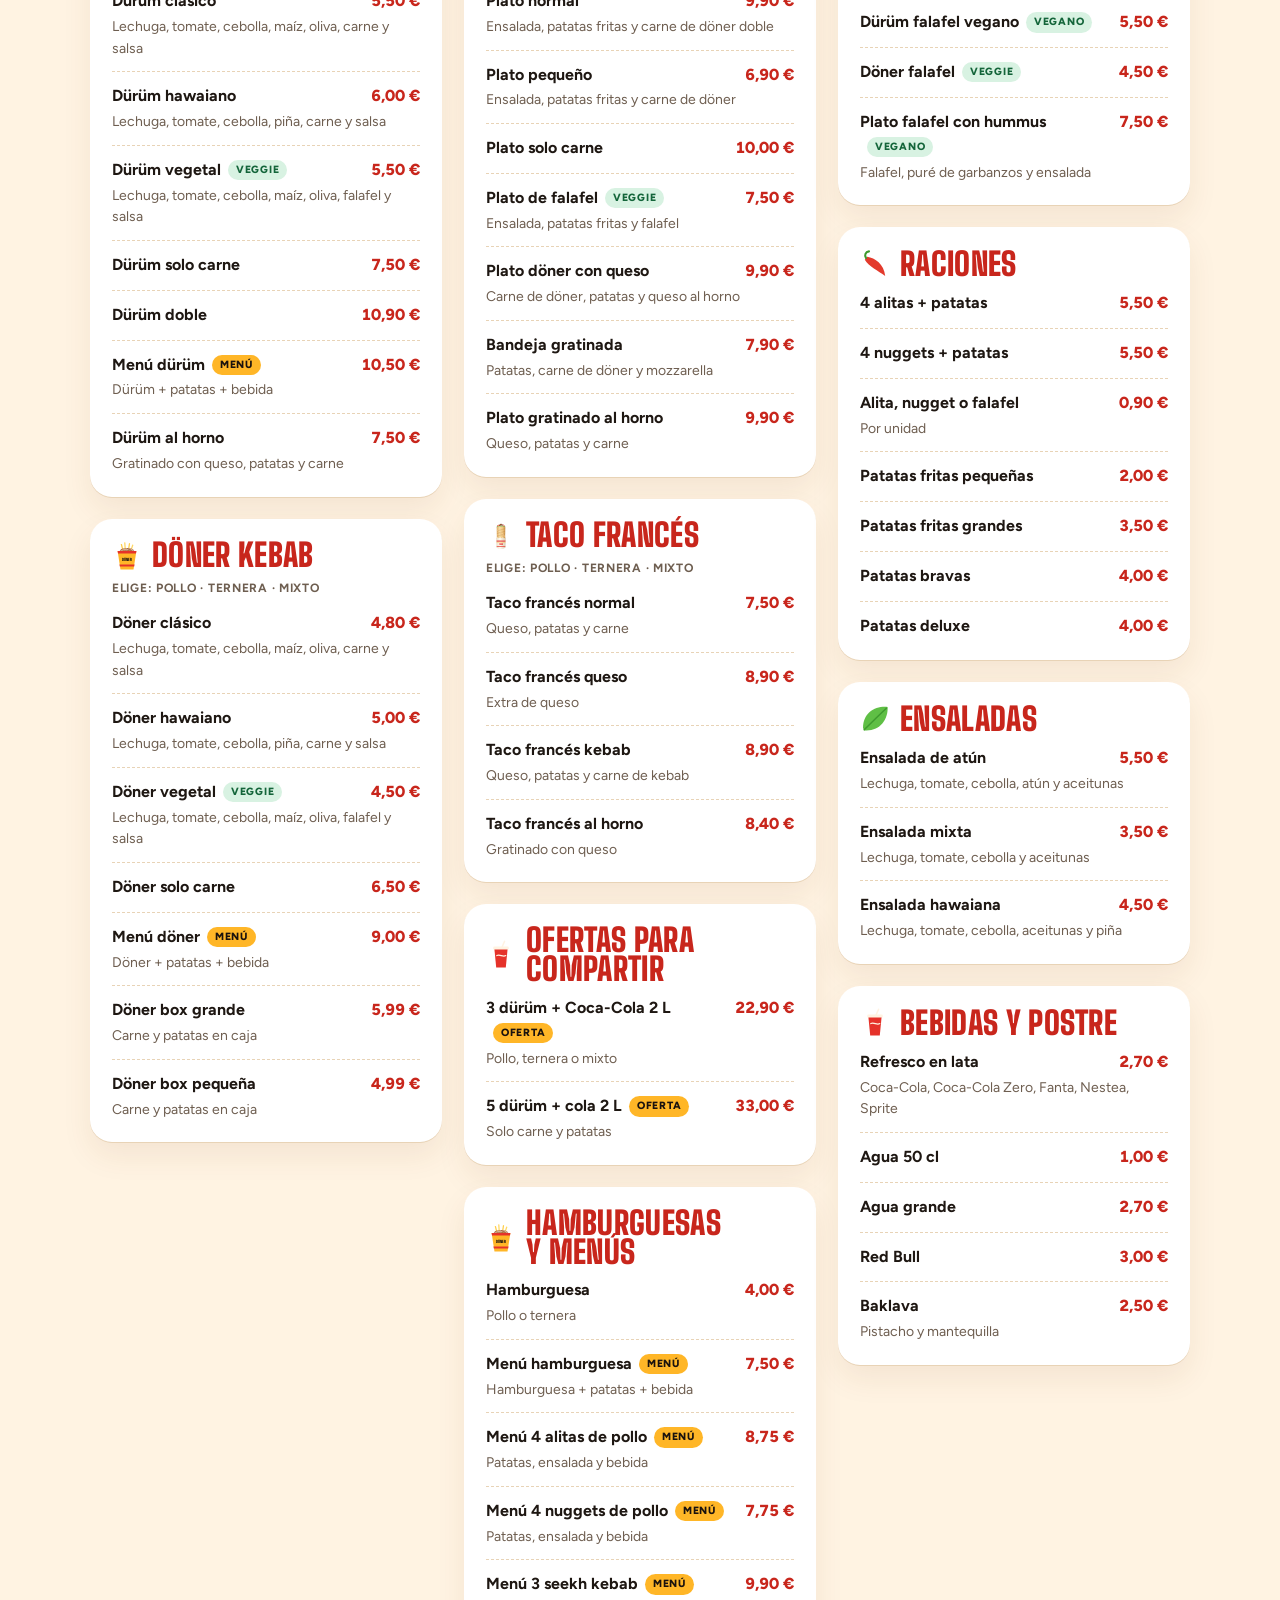
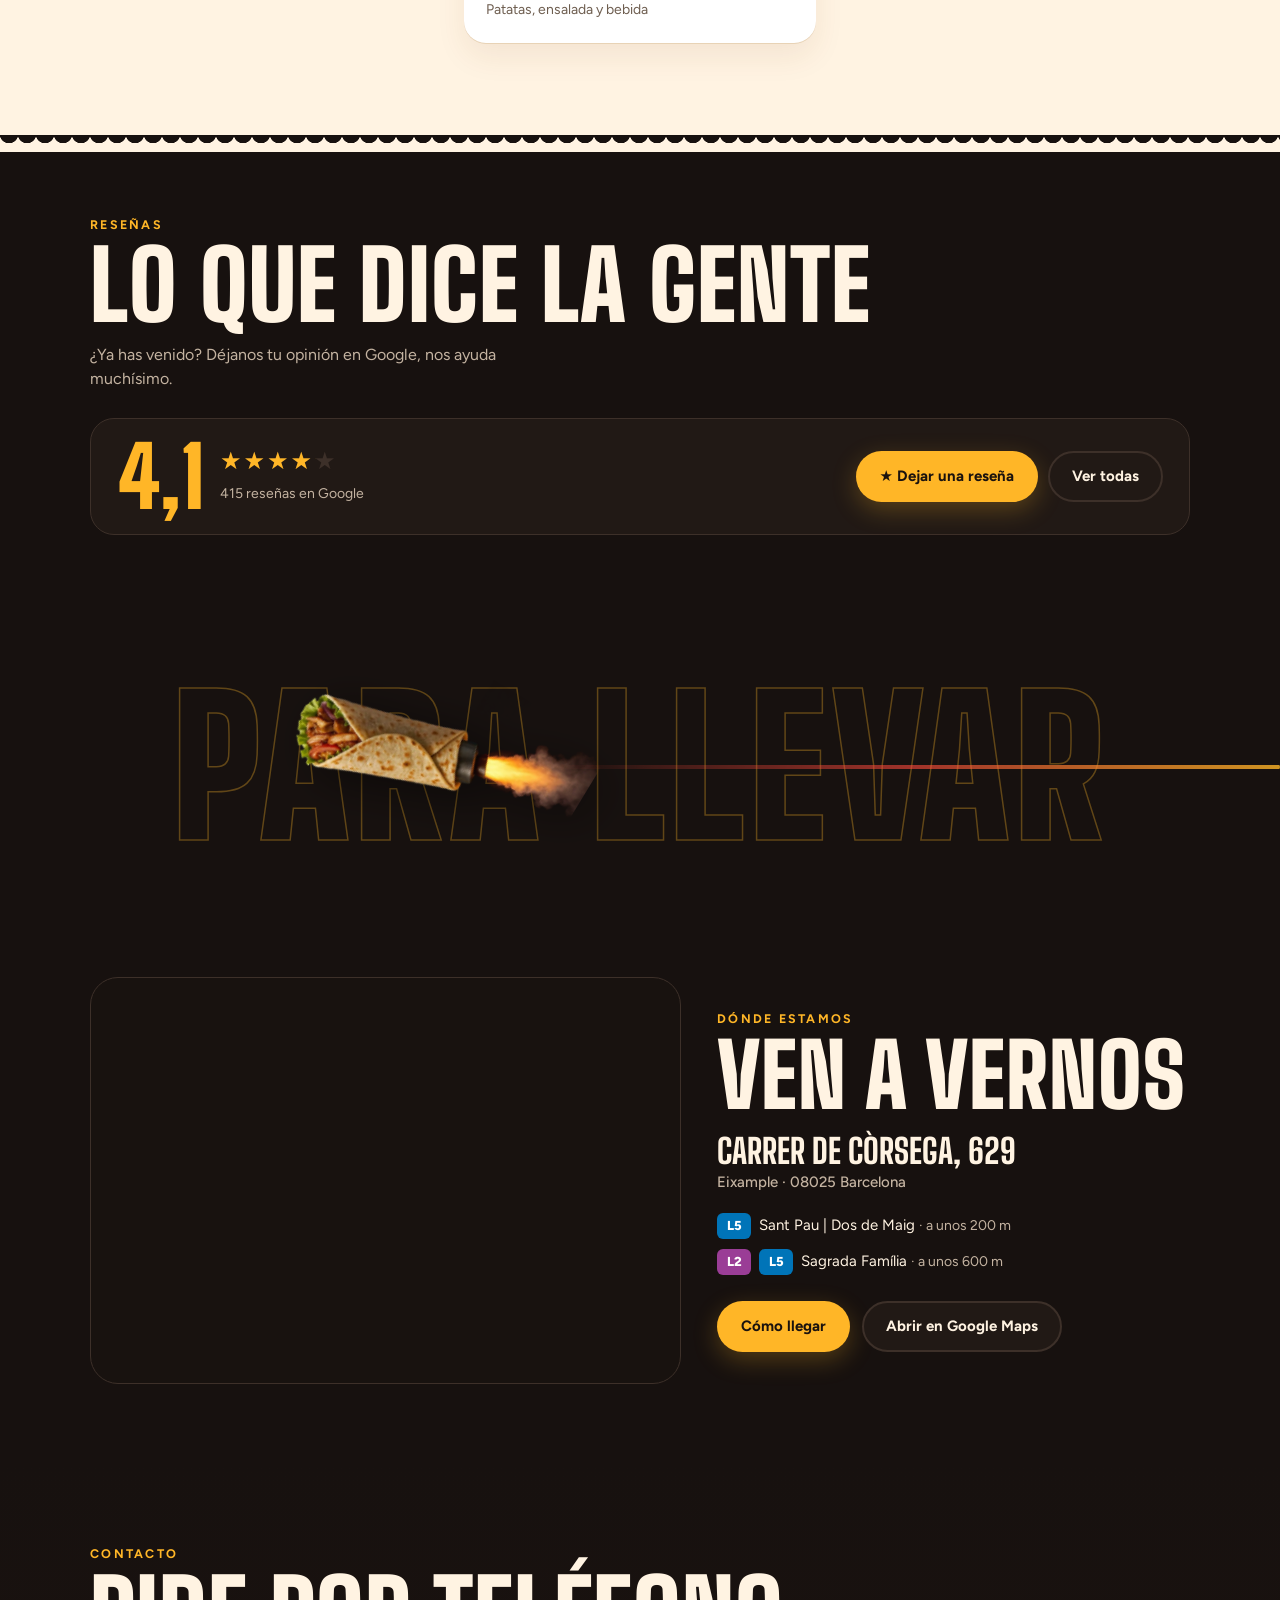
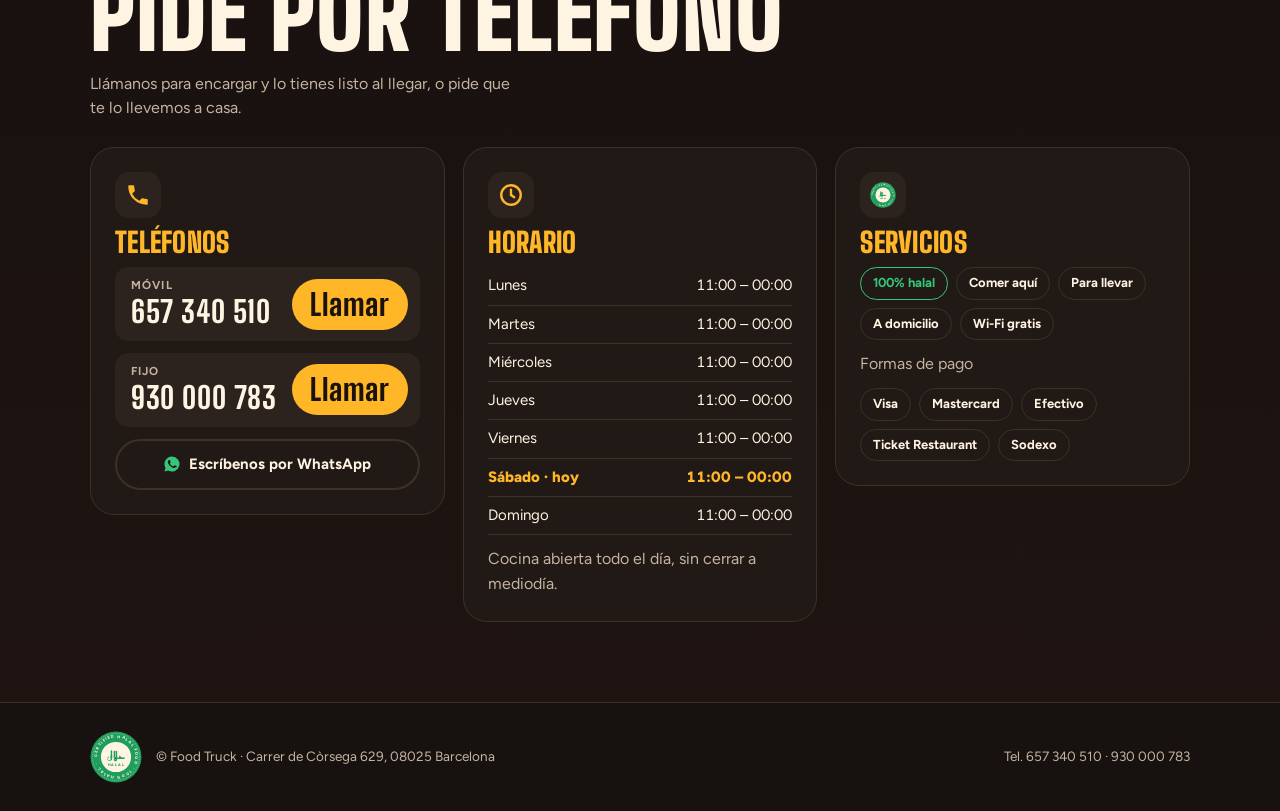
==== commit 4568af5b: "Add files via upload" ====
--- a/index.html
+++ b/index.html
@@ -3,7 +3,7 @@
 <head>
 <meta charset="utf-8">
 <meta name="viewport" content="width=device-width, initial-scale=1, viewport-fit=cover">
-<title>Ali Doner Kebab</title>
+<title>Food Truck</title>
 <meta name="description" content="Kebab halal en el Eixample de Barcelona. Dürüm, döner, platos combinados y taco francés. Carrer de Còrsega 629. Abierto todos los días.">
 <link rel="preconnect" href="https://fonts.googleapis.com">
 <link rel="preconnect" href="https://fonts.gstatic.com" crossorigin>
@@ -49,7 +49,7 @@
       <rect x="0" y="322" width="220" height="5" fill="#ffb627"/>
       <rect x="0" y="384" width="220" height="10" fill="#e5322a"/>
     </g>
-    <text x="110" y="366" text-anchor="middle" font-family="Big Shoulders Display, Impact, sans-serif" font-weight="900" font-size="34" fill="#e5322a" letter-spacing="2">ALI</text>
+    <text x="110" y="366" text-anchor="middle" font-family="Big Shoulders Display, Impact, sans-serif" font-weight="900" font-size="34" fill="#e5322a" letter-spacing="1">FOOD</text>
   </symbol>
 
   <symbol id="box" viewBox="0 0 200 230">
@@ -86,7 +86,7 @@
 
 <header class="top">
   <div class="wrap">
-    <a class="logo" href="#inicio"><span class="mk">ALI</span><span><b>Ali Doner</b><small>KEBAB · HALAL</small></span></a>
+    <a class="logo" href="#inicio"><span class="mk">FT</span><span><b>Food Truck</b><small>KEBAB · HALAL</small></span></a>
     <nav class="nav" aria-label="Secciones">
       <a href="#carta">Carta</a><a href="#resenas">Reseñas</a><a href="#donde">Dónde estamos</a><a href="#contacto">Contacto</a>
     </nav>
@@ -179,7 +179,7 @@
   <section class="dark where" id="donde">
     <div class="wrap">
       <div class="mapcard rise" id="mapcard">
-        <svg id="eixample" viewBox="0 0 640 440" role="img" aria-label="Mapa: Ali Doner Kebab en la calle Còrsega, cerca del metro Sant Pau | Dos de Maig y de la Sagrada Família"></svg>
+        <svg id="eixample" viewBox="0 0 640 440" role="img" aria-label="Mapa: Food Truck en la calle Còrsega, cerca del metro Sant Pau | Dos de Maig y de la Sagrada Família"></svg>
         <span class="tagmap" id="tagmap">Mapa ilustrativo</span>
       </div>
       <div>
@@ -191,7 +191,7 @@
           <li><span class="line-badge m2">L2</span><span class="line-badge m5">L5</span><span>Sagrada Família <small>· a unos 600 m</small></span></li>
         </ul>
         <div class="cta">
-          <a class="btn btn-s" href="https://www.google.com/maps/dir/?api=1&amp;destination=Ali+Doner+Kebab&amp;destination_place_id=ChIJ700T7dqipBIRBsOpaom4KTE" target="_blank" rel="noopener">Cómo llegar</a>
+          <a class="btn btn-s" href="https://www.google.com/maps/dir/?api=1&amp;destination=Food+Truck+Kebab&amp;destination_place_id=ChIJ700T7dqipBIRBsOpaom4KTE" target="_blank" rel="noopener">Cómo llegar</a>
           <a class="btn btn-o" href="https://maps.app.goo.gl/28sTwnWAgWaow5Tv8" target="_blank" rel="noopener">Abrir en Google Maps</a>
         </div>
       </div>
@@ -232,7 +232,7 @@
 
 <footer>
   <div class="wrap">
-    <div class="fl"><svg class="fseal" viewBox="0 0 200 200" aria-hidden="true"><use href="#halal"/></svg><span>© Ali Doner Kebab · Carrer de Còrsega 629, 08025 Barcelona</span></div>
+    <div class="fl"><svg class="fseal" viewBox="0 0 200 200" aria-hidden="true"><use href="#halal"/></svg><span>© Food Truck · Carrer de Còrsega 629, 08025 Barcelona</span></div>
     <span>Tel. 657 340 510 · 930 000 783</span>
   </div>
 </footer>
--- a/css/styles.css
+++ b/css/styles.css
@@ -1,4 +1,4 @@
-/* Estilos de la web · Ali Doner Kebab */
+/* Estilos de la web · Food Truck */
 
 /* Layout: "night market" kebab shop — dark grill-black stage with neon signage type and a hand-drawn dürüm that flies across as you scroll; the carta is a warm paper menu laid on top; map + contact close the page. Single deliberate dark look with one paper section. */
 :root{
